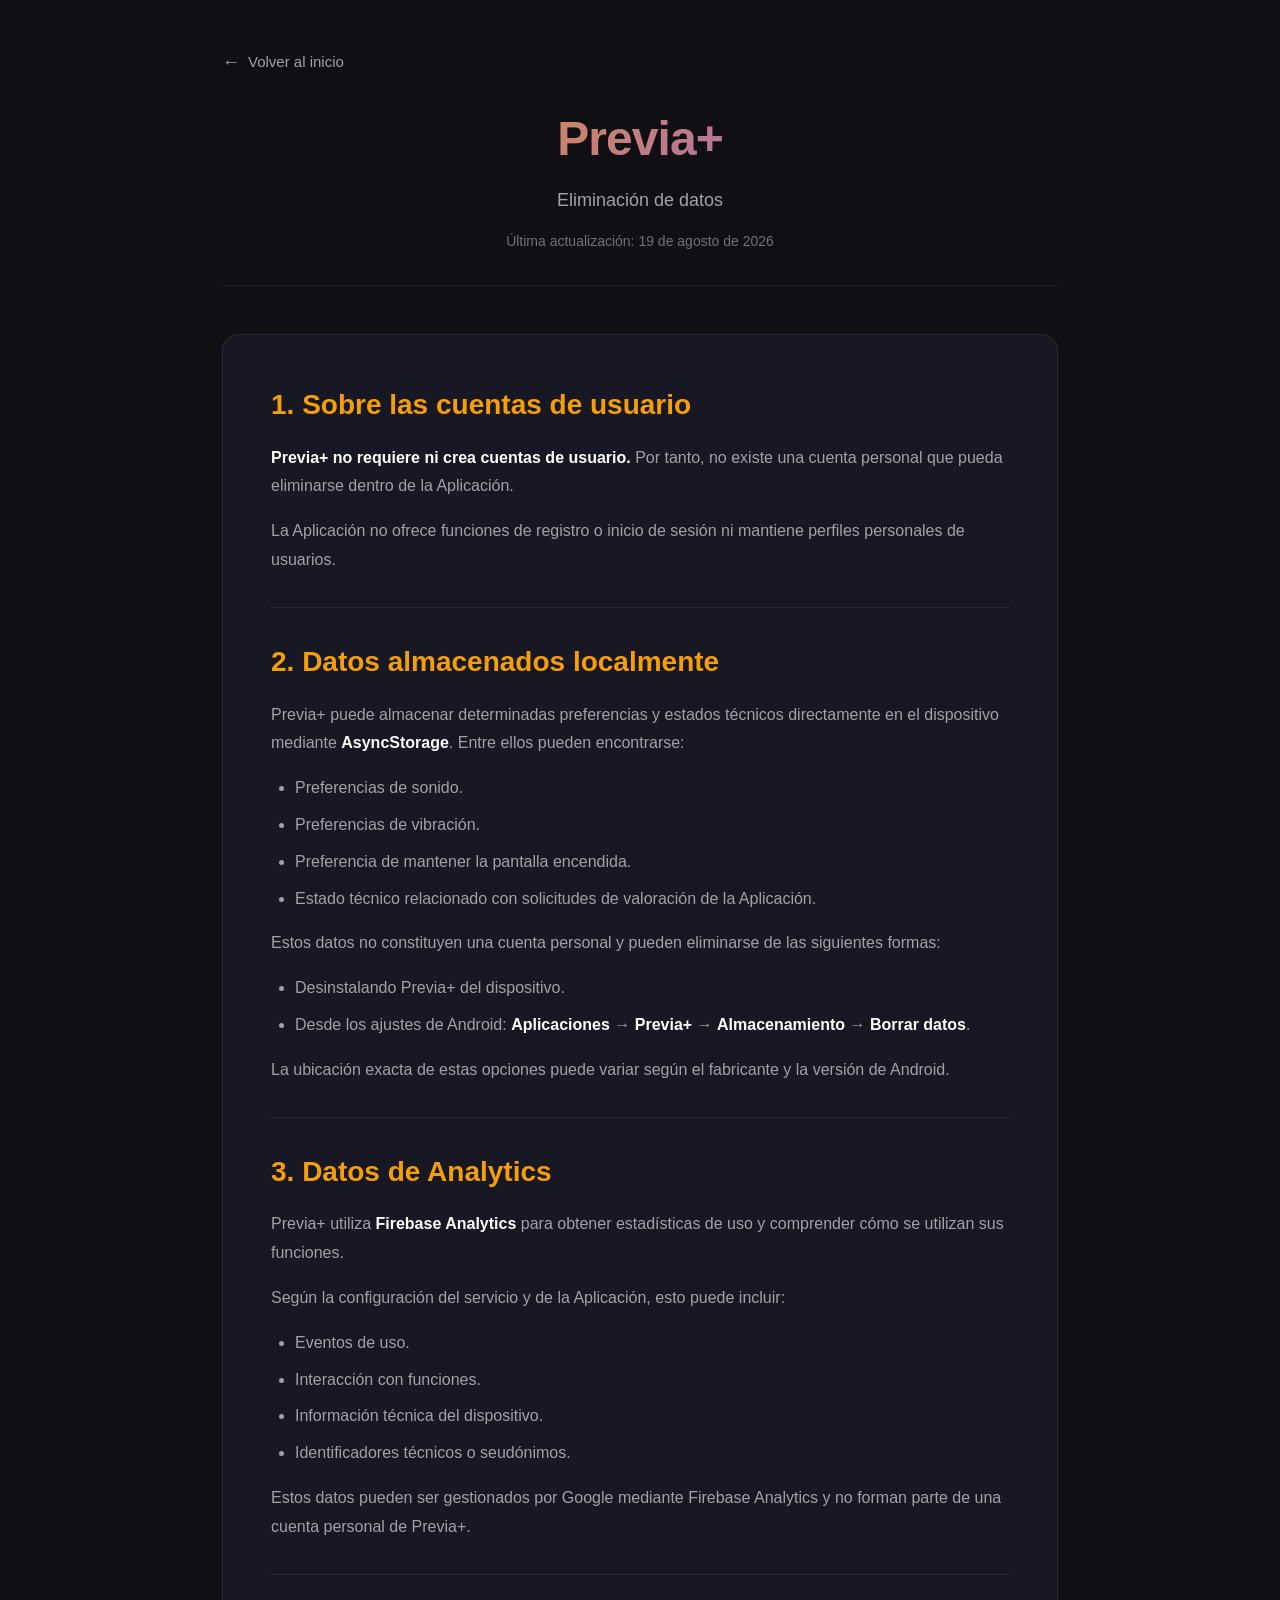
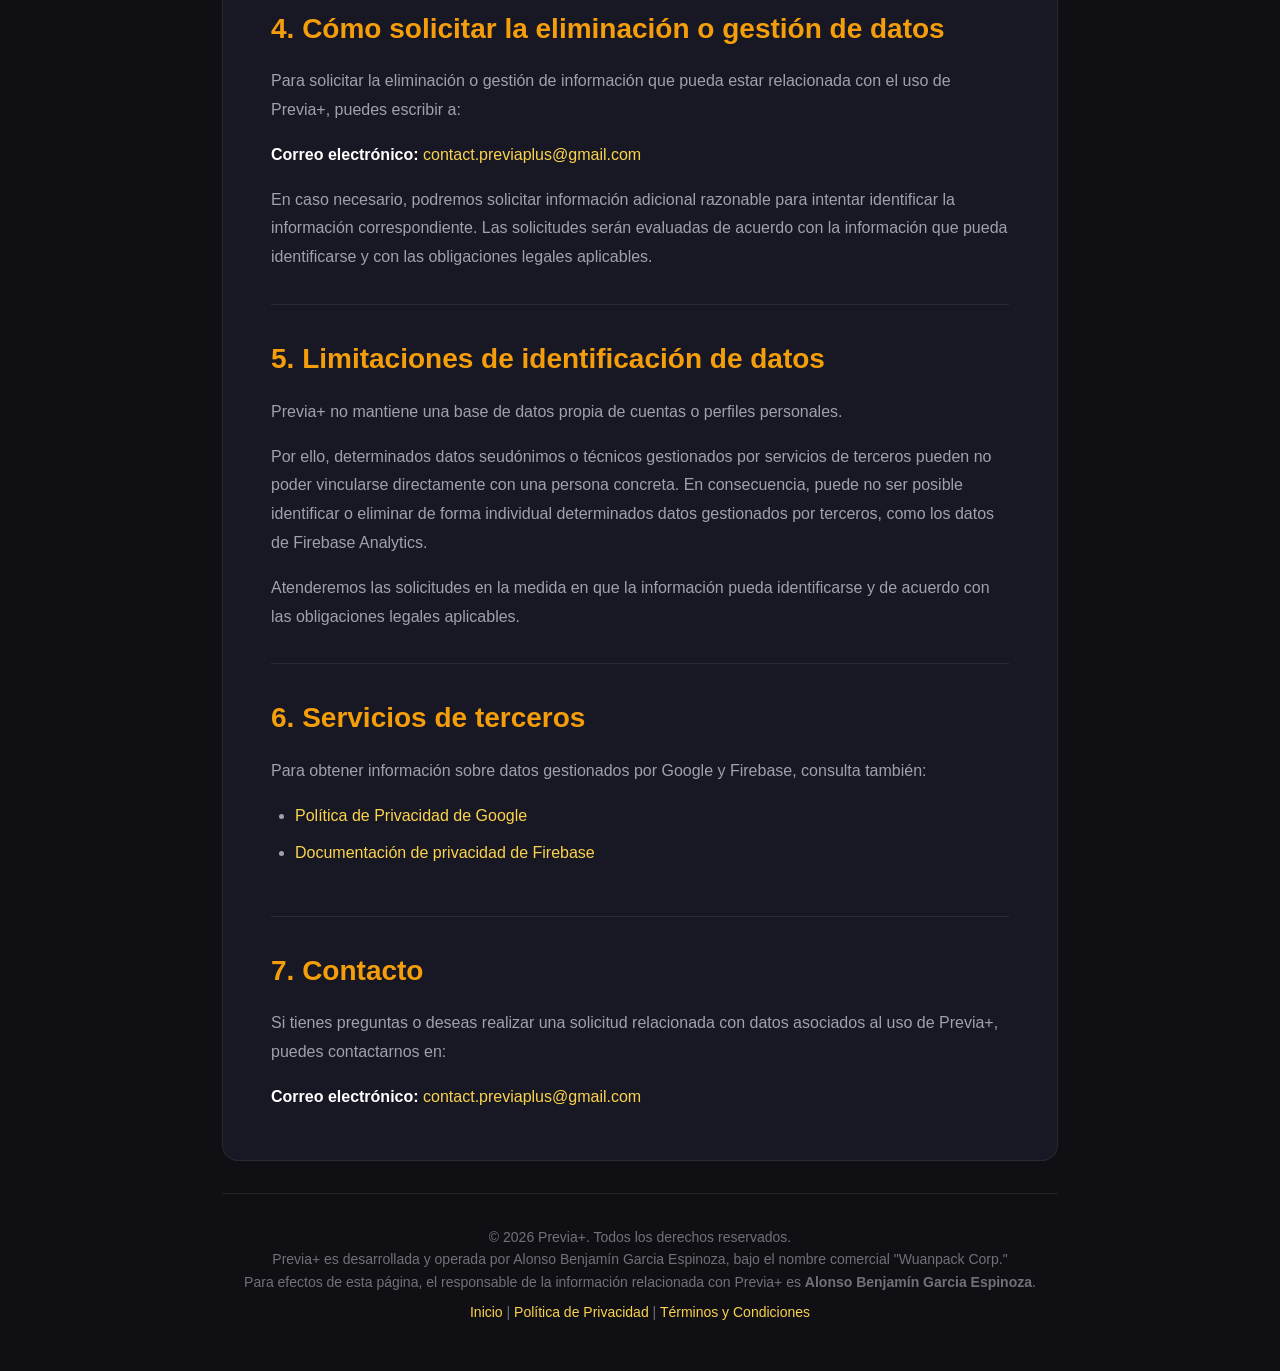
==== data-deletion.html @ 02ad0ce5 "data deletion page" ====
<!doctype html>
<html lang="es">
  <head>
    <meta charset="UTF-8" />
    <meta name="viewport" content="width=device-width, initial-scale=1.0" />

    <meta
      name="description"
      content="Información sobre eliminación de datos y solicitudes de privacidad en Previa+."
    />
    <meta name="theme-color" content="#0F0F14" />
    <meta name="robots" content="index, follow" />

    <title>Eliminación de datos - Previa+</title>

    <link rel="stylesheet" href="style.css" />
  </head>

  <body>
    <div class="container">
      <a href="index.html" class="back-link">Volver al inicio</a>

      <header class="site-header">
        <h1 class="logo">Previa+</h1>

        <p class="subtitle">Eliminación de datos</p>

        <p class="update-date">Última actualización: 19 de agosto de 2026</p>
      </header>

      <main class="main-content">
        <!-- 1. SOBRE LAS CUENTAS DE USUARIO -->

        <section class="section">
          <h2 class="section-title">1. Sobre las cuentas de usuario</h2>

          <div class="section-content">
            <p>
              <strong>Previa+ no requiere ni crea cuentas de usuario.</strong>
              Por tanto, no existe una cuenta personal que pueda eliminarse dentro
              de la Aplicación.
            </p>

            <p>
              La Aplicación no ofrece funciones de registro o inicio de sesión ni
              mantiene perfiles personales de usuarios.
            </p>
          </div>
        </section>

        <!-- 2. DATOS ALMACENADOS LOCALMENTE -->

        <section class="section">
          <h2 class="section-title">2. Datos almacenados localmente</h2>

          <div class="section-content">
            <p>
              Previa+ puede almacenar determinadas preferencias y estados
              técnicos directamente en el dispositivo mediante
              <strong>AsyncStorage</strong>. Entre ellos pueden encontrarse:
            </p>

            <ul>
              <li>Preferencias de sonido.</li>
              <li>Preferencias de vibración.</li>
              <li>Preferencia de mantener la pantalla encendida.</li>
              <li>
                Estado técnico relacionado con solicitudes de valoración de la
                Aplicación.
              </li>
            </ul>

            <p>
              Estos datos no constituyen una cuenta personal y pueden eliminarse
              de las siguientes formas:
            </p>

            <ul>
              <li>Desinstalando Previa+ del dispositivo.</li>
              <li>
                Desde los ajustes de Android: <strong>Aplicaciones</strong> →
                <strong>Previa+</strong> → <strong>Almacenamiento</strong> →
                <strong>Borrar datos</strong>.
              </li>
            </ul>

            <p>
              La ubicación exacta de estas opciones puede variar según el
              fabricante y la versión de Android.
            </p>
          </div>
        </section>

        <!-- 3. DATOS DE ANALYTICS -->

        <section class="section">
          <h2 class="section-title">3. Datos de Analytics</h2>

          <div class="section-content">
            <p>
              Previa+ utiliza <strong>Firebase Analytics</strong> para obtener
              estadísticas de uso y comprender cómo se utilizan sus funciones.
            </p>

            <p>
              Según la configuración del servicio y de la Aplicación, esto puede
              incluir:
            </p>

            <ul>
              <li>Eventos de uso.</li>
              <li>Interacción con funciones.</li>
              <li>Información técnica del dispositivo.</li>
              <li>Identificadores técnicos o seudónimos.</li>
            </ul>

            <p>
              Estos datos pueden ser gestionados por Google mediante Firebase
              Analytics y no forman parte de una cuenta personal de Previa+.
            </p>
          </div>
        </section>

        <!-- 4. SOLICITUD DE ELIMINACIÓN O GESTIÓN -->

        <section class="section">
          <h2 class="section-title">
            4. Cómo solicitar la eliminación o gestión de datos
          </h2>

          <div class="section-content">
            <p>
              Para solicitar la eliminación o gestión de información que pueda
              estar relacionada con el uso de Previa+, puedes escribir a:
            </p>

            <p>
              <strong>Correo electrónico:</strong>
              <a href="mailto:contact.previaplus@gmail.com">
                contact.previaplus@gmail.com
              </a>
            </p>

            <p>
              En caso necesario, podremos solicitar información adicional
              razonable para intentar identificar la información correspondiente.
              Las solicitudes serán evaluadas de acuerdo con la información que
              pueda identificarse y con las obligaciones legales aplicables.
            </p>
          </div>
        </section>

        <!-- 5. LIMITACIONES DE IDENTIFICACIÓN -->

        <section class="section">
          <h2 class="section-title">
            5. Limitaciones de identificación de datos
          </h2>

          <div class="section-content">
            <p>
              Previa+ no mantiene una base de datos propia de cuentas o perfiles
              personales.
            </p>

            <p>
              Por ello, determinados datos seudónimos o técnicos gestionados por
              servicios de terceros pueden no poder vincularse directamente con
              una persona concreta. En consecuencia, puede no ser posible
              identificar o eliminar de forma individual determinados datos
              gestionados por terceros, como los datos de Firebase Analytics.
            </p>

            <p>
              Atenderemos las solicitudes en la medida en que la información
              pueda identificarse y de acuerdo con las obligaciones legales
              aplicables.
            </p>
          </div>
        </section>

        <!-- 6. SERVICIOS DE TERCEROS -->

        <section class="section">
          <h2 class="section-title">6. Servicios de terceros</h2>

          <div class="section-content">
            <p>
              Para obtener información sobre datos gestionados por Google y
              Firebase, consulta también:
            </p>

            <ul>
              <li>
                <a
                  href="https://policies.google.com/privacy"
                  target="_blank"
                  rel="noopener noreferrer"
                >
                  Política de Privacidad de Google
                </a>
              </li>
              <li>
                <a
                  href="https://firebase.google.com/support/privacy"
                  target="_blank"
                  rel="noopener noreferrer"
                >
                  Documentación de privacidad de Firebase
                </a>
              </li>
            </ul>
          </div>
        </section>

        <!-- 7. CONTACTO -->

        <section class="section">
          <h2 class="section-title">7. Contacto</h2>

          <div class="section-content">
            <p>
              Si tienes preguntas o deseas realizar una solicitud relacionada
              con datos asociados al uso de Previa+, puedes contactarnos en:
            </p>

            <p>
              <strong>Correo electrónico:</strong>
              <a href="mailto:contact.previaplus@gmail.com">
                contact.previaplus@gmail.com
              </a>
            </p>
          </div>
        </section>
      </main>

      <footer class="site-footer">
        <p>&copy; 2026 Previa+. Todos los derechos reservados.</p>

        <p>
          Previa+ es desarrollada y operada por Alonso Benjamín Garcia Espinoza,
          bajo el nombre comercial "Wuanpack Corp."
        </p>

        <p>
          Para efectos de esta página, el responsable de la información
          relacionada con Previa+ es
          <strong>Alonso Benjamín Garcia Espinoza</strong>.
        </p>

        <p style="margin-top: 0.5rem">
          <a href="index.html">Inicio</a>
          |
          <a href="privacy-policy.html">Política de Privacidad</a>
          |
          <a href="terms.html">Términos y Condiciones</a>
        </p>
      </footer>
    </div>
  </body>
</html>
---- style.css ----
:root {
  --color-bg: #0F0F14;
  --color-surface: #181824;
  --color-surface-hover: #1F1F2E;
  --color-border: rgba(255, 255, 255, 0.08);
  --color-text-primary: #FFFFFF;
  --color-text-secondary: #A1A1AA;
  --color-text-muted: #71717A;
  --color-brand: #F59E0B;
  --color-brand-light: #FCD34D;
  --color-accent: #8B5CF6;
  --color-accent-light: #C4B5FD;
  --color-success: #10B981;
  --color-error: #EF4444;
  --color-warning: #F59E0B;
  --font-heading: 'Inter', -apple-system, BlinkMacSystemFont, 'Segoe UI', sans-serif;
  --font-body: 'Inter', -apple-system, BlinkMacSystemFont, 'Segoe UI', sans-serif;
  --radius-sm: 8px;
  --radius-md: 12px;
  --radius-lg: 16px;
  --radius-xl: 24px;
  --shadow-sm: 0 2px 8px rgba(0, 0, 0, 0.3);
  --shadow-md: 0 4px 16px rgba(0, 0, 0, 0.4);
  --shadow-lg: 0 8px 32px rgba(0, 0, 0, 0.5);
  --transition-fast: 150ms ease;
  --transition-normal: 250ms ease;
}

* {
  margin: 0;
  padding: 0;
  box-sizing: border-box;
}

html {
  font-size: 16px;
  scroll-behavior: smooth;
}

body {
  font-family: var(--font-body);
  background-color: var(--color-bg);
  color: var(--color-text-primary);
  line-height: 1.6;
  min-height: 100vh;
  -webkit-font-smoothing: antialiased;
  -moz-osx-font-smoothing: grayscale;
}

.container {
  max-width: 900px;
  margin: 0 auto;
  padding: 2rem 1.5rem;
}

@media (min-width: 768px) {
  .container {
    padding: 3rem 2rem;
  }
}

/* Header */
.site-header {
  text-align: center;
  margin-bottom: 3rem;
  padding-bottom: 2rem;
  border-bottom: 1px solid var(--color-border);
}

.logo {
  font-family: var(--font-heading);
  font-size: 2.5rem;
  font-weight: 900;
  background: linear-gradient(135deg, var(--color-brand) 0%, var(--color-accent) 100%);
  -webkit-background-clip: text;
  -webkit-text-fill-color: transparent;
  background-clip: text;
  margin-bottom: 0.5rem;
  letter-spacing: -0.02em;
}

@media (min-width: 768px) {
  .logo {
    font-size: 3rem;
  }
}

.subtitle {
  font-size: 1.125rem;
  color: var(--color-text-secondary);
  margin-bottom: 1rem;
}

.update-date {
  font-size: 0.875rem;
  color: var(--color-text-muted);
}

/* Navigation */
.nav-links {
  display: flex;
  flex-direction: column;
  gap: 1rem;
  margin-top: 2rem;
}

@media (min-width: 480px) {
  .nav-links {
    flex-direction: row;
    justify-content: center;
  }
}

.nav-link {
  display: flex;
  align-items: center;
  justify-content: center;
  padding: 1rem 1.5rem;
  background: var(--color-surface);
  border: 1px solid var(--color-border);
  border-radius: var(--radius-md);
  color: var(--color-text-primary);
  text-decoration: none;
  font-weight: 600;
  font-size: 1rem;
  transition: all var(--transition-normal);
  flex: 1;
  max-width: 300px;
}

.nav-link:hover,
.nav-link:focus {
  background: var(--color-surface-hover);
  border-color: var(--color-brand);
  transform: translateY(-2px);
  box-shadow: var(--shadow-md);
}

.nav-link:active {
  transform: translateY(0);
}

/* Main content */
.main-content {
  background: var(--color-surface);
  border: 1px solid var(--color-border);
  border-radius: var(--radius-lg);
  padding: 2rem;
  margin-bottom: 2rem;
}

@media (min-width: 768px) {
  .main-content {
    padding: 3rem;
  }
}

.page-title {
  font-family: var(--font-heading);
  font-size: 2rem;
  font-weight: 800;
  margin-bottom: 1.5rem;
  color: var(--color-text-primary);
}

@media (min-width: 768px) {
  .page-title {
    font-size: 2.5rem;
  }
}

/* Sections */
.section {
  margin-bottom: 2rem;
  padding-bottom: 2rem;
  border-bottom: 1px solid var(--color-border);
}

.section:last-child {
  border-bottom: none;
  margin-bottom: 0;
  padding-bottom: 0;
}

.section-title {
  font-family: var(--font-heading);
  font-size: 1.5rem;
  font-weight: 700;
  margin-bottom: 1rem;
  color: var(--color-brand);
}

@media (min-width: 768px) {
  .section-title {
    font-size: 1.75rem;
  }
}

.section-content {
  color: var(--color-text-secondary);
  line-height: 1.8;
}

.section-content p {
  margin-bottom: 1rem;
}

.section-content p:last-child {
  margin-bottom: 0;
}

.section-content ul,
.section-content ol {
  margin: 1rem 0;
  padding-left: 1.5rem;
}

.section-content li {
  margin-bottom: 0.5rem;
}

.section-content strong {
  color: var(--color-text-primary);
  font-weight: 600;
}

.section-content a {
  color: var(--color-brand-light);
  text-decoration: none;
  transition: color var(--transition-fast);
}

.section-content a:hover,
.section-content a:focus {
  color: var(--color-brand);
  text-decoration: underline;
}

/* Placeholder styling */
.placeholder {
  background: rgba(245, 158, 11, 0.1);
  border: 1px dashed var(--color-brand);
  border-radius: var(--radius-sm);
  padding: 0.25rem 0.5rem;
  color: var(--color-brand-light);
  font-weight: 600;
  font-size: 0.9em;
}

/* Footer */
.site-footer {
  text-align: center;
  padding-top: 2rem;
  border-top: 1px solid var(--color-border);
  color: var(--color-text-muted);
  font-size: 0.875rem;
}

.site-footer a {
  color: var(--color-brand-light);
  text-decoration: none;
}

.site-footer a:hover {
  text-decoration: underline;
}

/* Back link */
.back-link {
  display: inline-flex;
  align-items: center;
  gap: 0.5rem;
  margin-bottom: 1.5rem;
  color: var(--color-text-secondary);
  text-decoration: none;
  font-size: 0.9375rem;
  transition: color var(--transition-fast);
}

.back-link:hover,
.back-link:focus {
  color: var(--color-brand-light);
}

.back-link::before {
  content: "←";
  font-size: 1.2em;
}

/* Accessibility */
:focus-visible {
  outline: 2px solid var(--color-brand);
  outline-offset: 2px;
}

/* Print styles */
@media print {
  body {
    background: white;
    color: black;
  }

  .site-header,
  .site-footer,
  .back-link,
  .nav-links {
    display: none;
  }

  .main-content {
    background: white;
    border: none;
    padding: 0;
  }

  .section-title {
    color: black;
  }

  .section-content {
    color: black;
  }

  a {
    color: black;
    text-decoration: underline;
  }
}
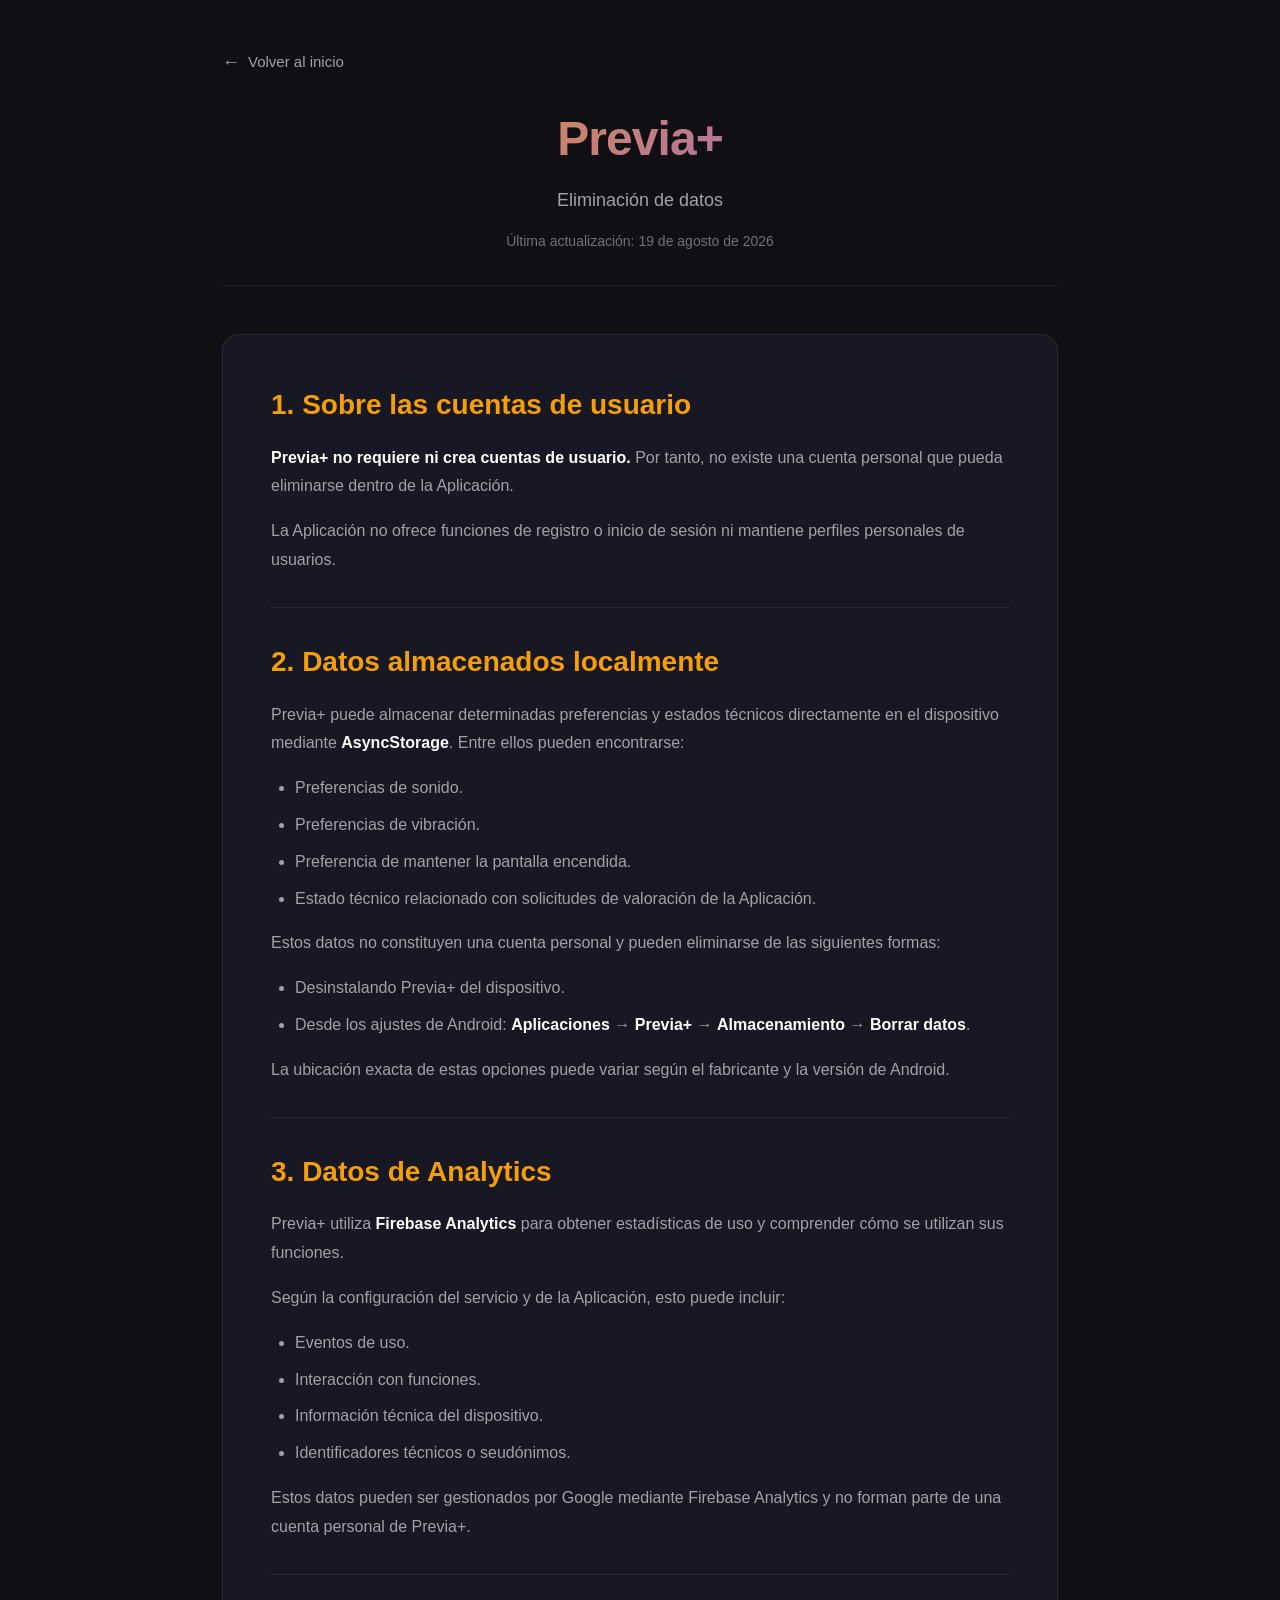
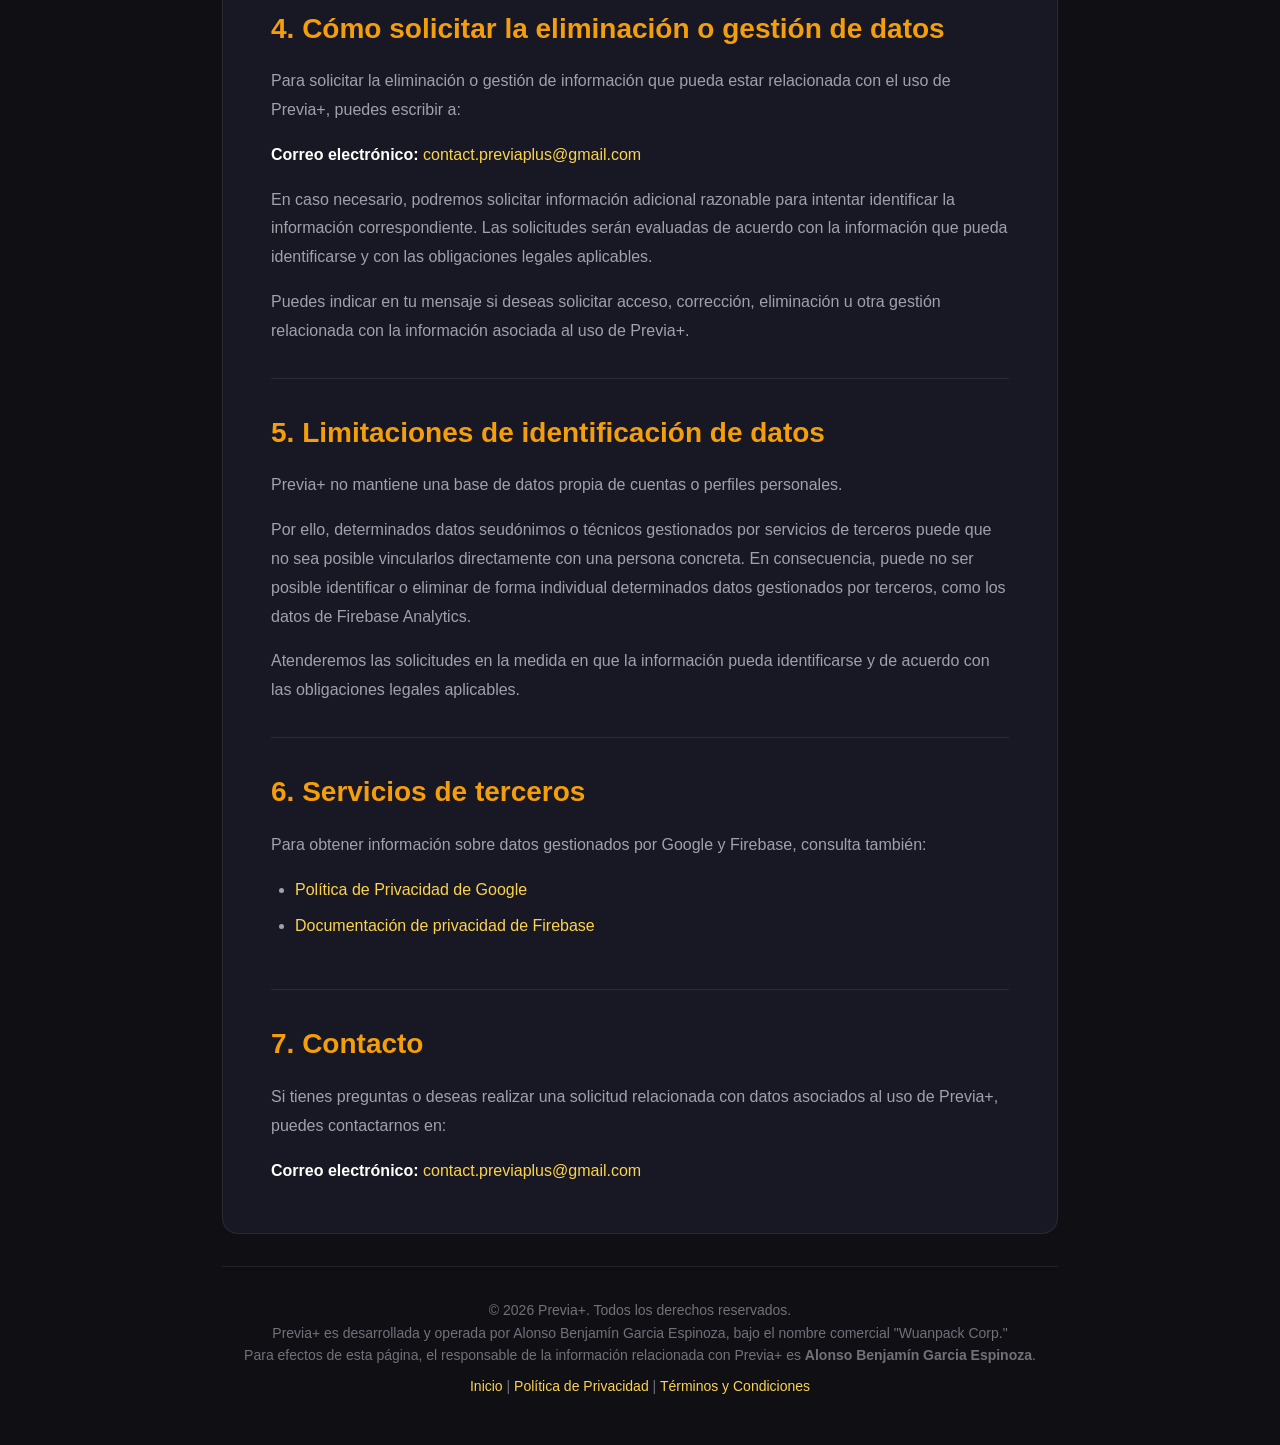
==== commit 65e00288: "data deletion page" ====
--- a/data-deletion.html
+++ b/data-deletion.html
@@ -37,13 +37,13 @@
           <div class="section-content">
             <p>
               <strong>Previa+ no requiere ni crea cuentas de usuario.</strong>
-              Por tanto, no existe una cuenta personal que pueda eliminarse dentro
-              de la Aplicación.
-            </p>
-
-            <p>
-              La Aplicación no ofrece funciones de registro o inicio de sesión ni
-              mantiene perfiles personales de usuarios.
+              Por tanto, no existe una cuenta personal que pueda eliminarse
+              dentro de la Aplicación.
+            </p>
+
+            <p>
+              La Aplicación no ofrece funciones de registro o inicio de sesión
+              ni mantiene perfiles personales de usuarios.
             </p>
           </div>
         </section>
@@ -143,9 +143,15 @@
 
             <p>
               En caso necesario, podremos solicitar información adicional
-              razonable para intentar identificar la información correspondiente.
-              Las solicitudes serán evaluadas de acuerdo con la información que
-              pueda identificarse y con las obligaciones legales aplicables.
+              razonable para intentar identificar la información
+              correspondiente. Las solicitudes serán evaluadas de acuerdo con la
+              información que pueda identificarse y con las obligaciones legales
+              aplicables.
+            </p>
+            <p>
+              Puedes indicar en tu mensaje si deseas solicitar acceso,
+              corrección, eliminación u otra gestión relacionada con la
+              información asociada al uso de Previa+.
             </p>
           </div>
         </section>
@@ -165,10 +171,11 @@
 
             <p>
               Por ello, determinados datos seudónimos o técnicos gestionados por
-              servicios de terceros pueden no poder vincularse directamente con
-              una persona concreta. En consecuencia, puede no ser posible
-              identificar o eliminar de forma individual determinados datos
-              gestionados por terceros, como los datos de Firebase Analytics.
+              servicios de terceros puede que no sea posible vincularlos
+              directamente con una persona concreta. En consecuencia, puede no
+              ser posible identificar o eliminar de forma individual
+              determinados datos gestionados por terceros, como los datos de
+              Firebase Analytics.
             </p>
 
             <p>
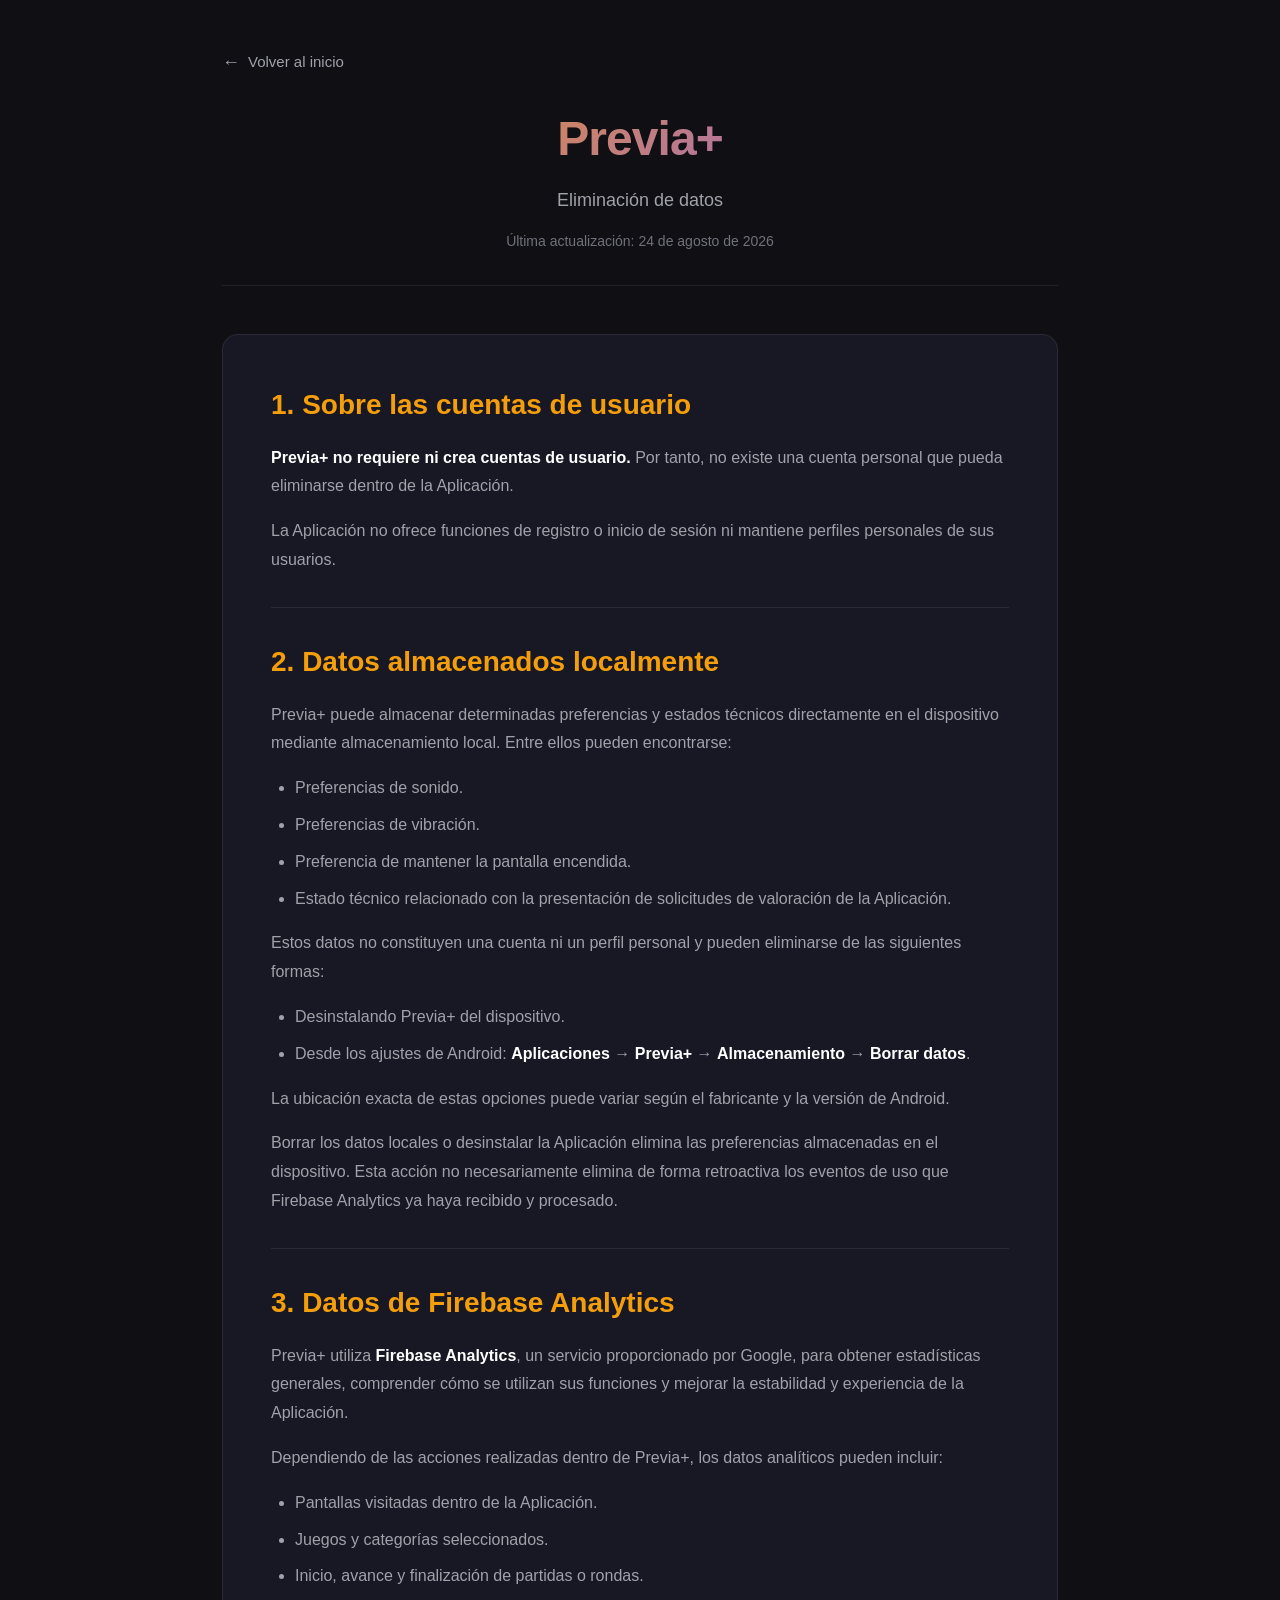
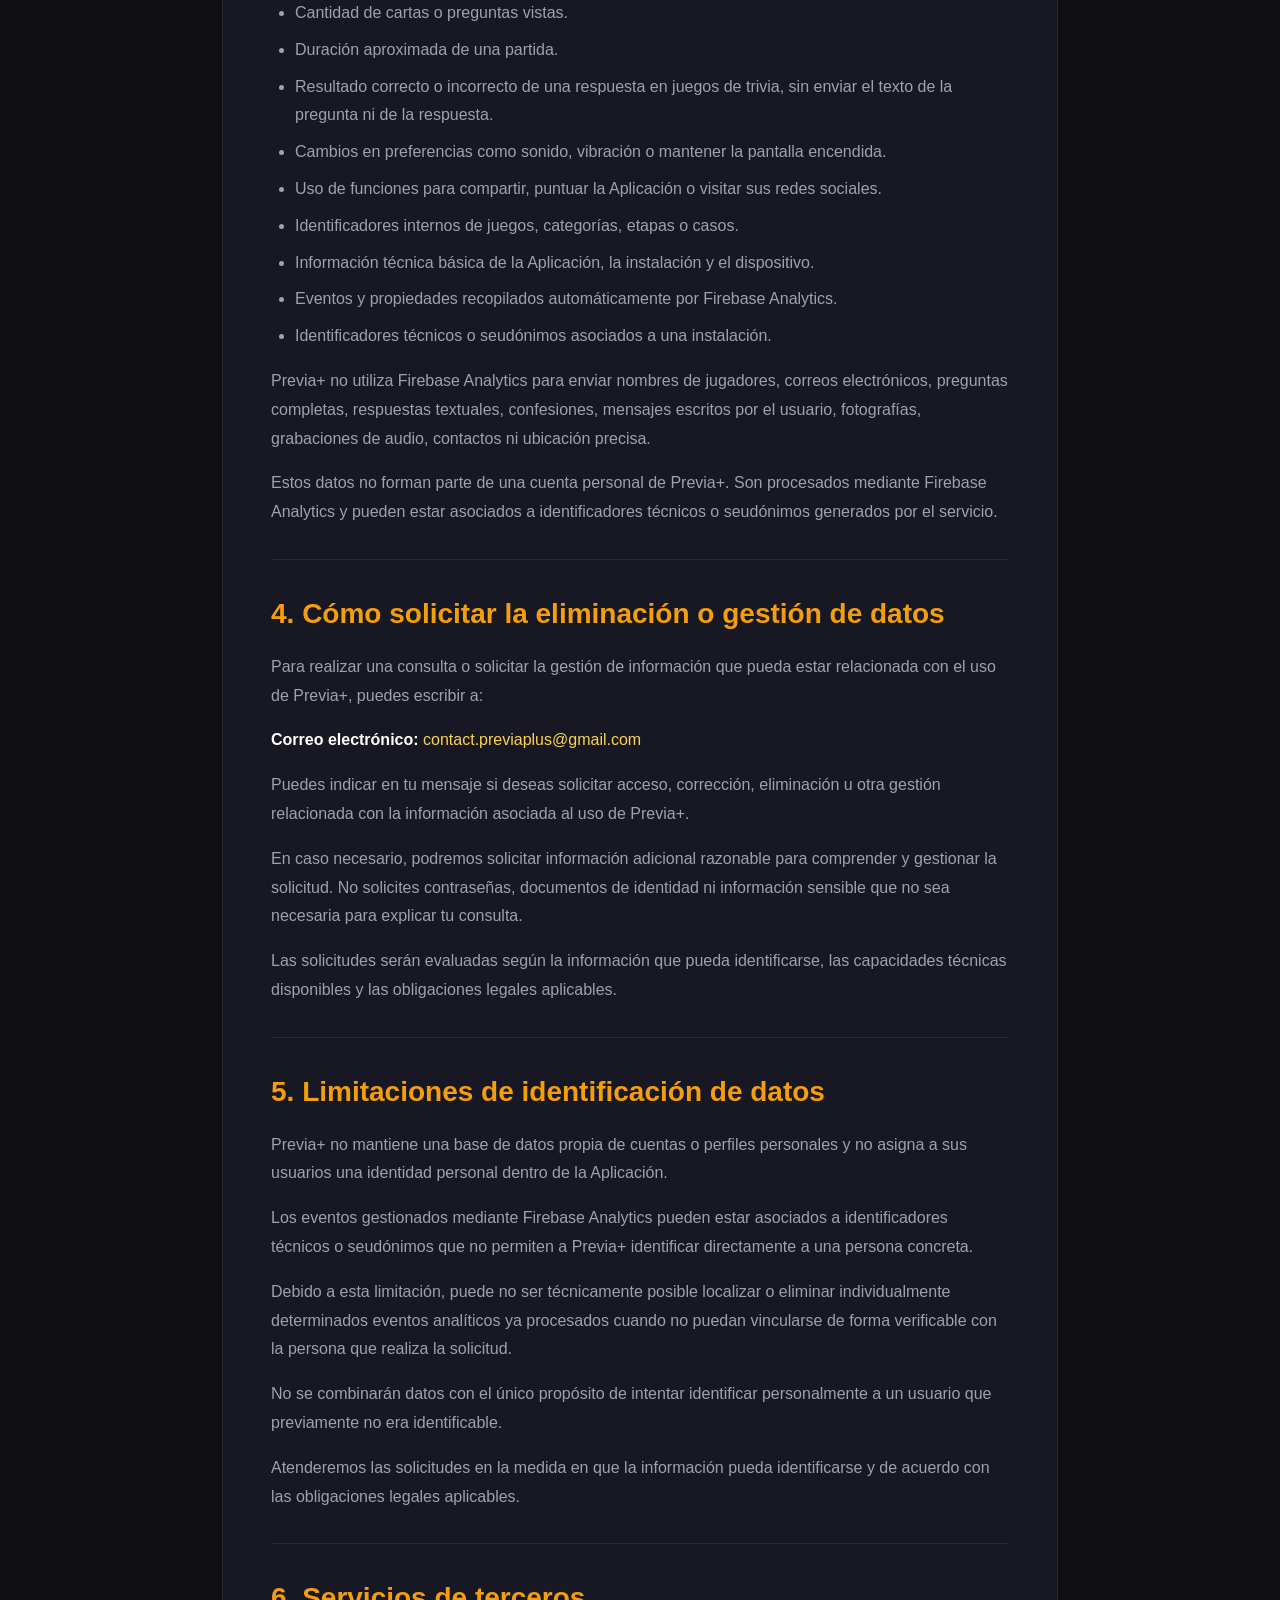
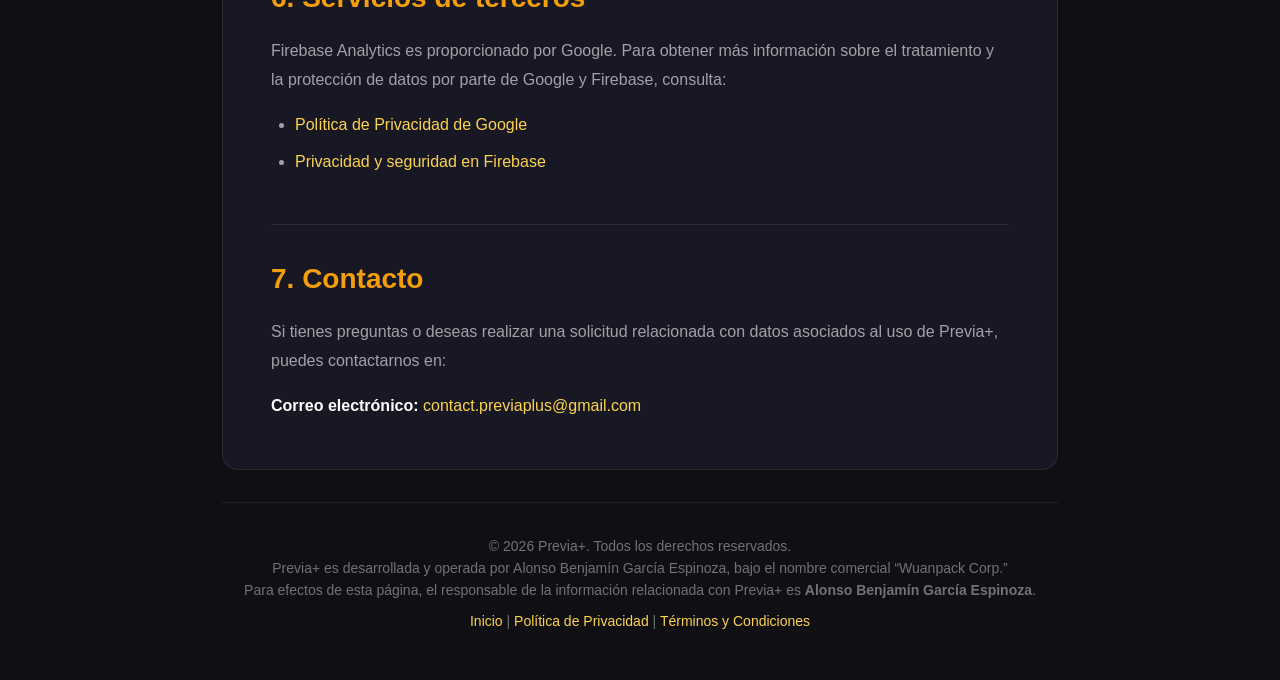
==== commit 69b32040: "parte legal actualizada con respecto a version 1.0.1" ====
--- a/data-deletion.html
+++ b/data-deletion.html
@@ -1,4 +1,5 @@
 <!doctype html>
+
 <html lang="es">
   <head>
     <meta charset="UTF-8" />
@@ -8,6 +9,7 @@
       name="description"
       content="Información sobre eliminación de datos y solicitudes de privacidad en Previa+."
     />
+
     <meta name="theme-color" content="#0F0F14" />
     <meta name="robots" content="index, follow" />
 
@@ -22,15 +24,12 @@
 
       <header class="site-header">
         <h1 class="logo">Previa+</h1>
-
         <p class="subtitle">Eliminación de datos</p>
-
-        <p class="update-date">Última actualización: 19 de agosto de 2026</p>
+        <p class="update-date">Última actualización: 24 de agosto de 2026</p>
       </header>
 
       <main class="main-content">
         <!-- 1. SOBRE LAS CUENTAS DE USUARIO -->
-
         <section class="section">
           <h2 class="section-title">1. Sobre las cuentas de usuario</h2>
 
@@ -43,21 +42,20 @@
 
             <p>
               La Aplicación no ofrece funciones de registro o inicio de sesión
-              ni mantiene perfiles personales de usuarios.
+              ni mantiene perfiles personales de sus usuarios.
             </p>
           </div>
         </section>
 
         <!-- 2. DATOS ALMACENADOS LOCALMENTE -->
-
         <section class="section">
           <h2 class="section-title">2. Datos almacenados localmente</h2>
 
           <div class="section-content">
             <p>
               Previa+ puede almacenar determinadas preferencias y estados
-              técnicos directamente en el dispositivo mediante
-              <strong>AsyncStorage</strong>. Entre ellos pueden encontrarse:
+              técnicos directamente en el dispositivo mediante almacenamiento
+              local. Entre ellos pueden encontrarse:
             </p>
 
             <ul>
@@ -65,22 +63,23 @@
               <li>Preferencias de vibración.</li>
               <li>Preferencia de mantener la pantalla encendida.</li>
               <li>
-                Estado técnico relacionado con solicitudes de valoración de la
-                Aplicación.
+                Estado técnico relacionado con la presentación de solicitudes de
+                valoración de la Aplicación.
               </li>
             </ul>
 
             <p>
-              Estos datos no constituyen una cuenta personal y pueden eliminarse
-              de las siguientes formas:
+              Estos datos no constituyen una cuenta ni un perfil personal y
+              pueden eliminarse de las siguientes formas:
             </p>
 
             <ul>
               <li>Desinstalando Previa+ del dispositivo.</li>
-              <li>
-                Desde los ajustes de Android: <strong>Aplicaciones</strong> →
-                <strong>Previa+</strong> → <strong>Almacenamiento</strong> →
-                <strong>Borrar datos</strong>.
+
+              <li>
+                Desde los ajustes de Android:
+                <strong>Aplicaciones</strong> → <strong>Previa+</strong> →
+                <strong>Almacenamiento</strong> → <strong>Borrar datos</strong>.
               </li>
             </ul>
 
@@ -88,41 +87,91 @@
               La ubicación exacta de estas opciones puede variar según el
               fabricante y la versión de Android.
             </p>
-          </div>
-        </section>
-
-        <!-- 3. DATOS DE ANALYTICS -->
-
-        <section class="section">
-          <h2 class="section-title">3. Datos de Analytics</h2>
-
-          <div class="section-content">
-            <p>
-              Previa+ utiliza <strong>Firebase Analytics</strong> para obtener
-              estadísticas de uso y comprender cómo se utilizan sus funciones.
-            </p>
-
-            <p>
-              Según la configuración del servicio y de la Aplicación, esto puede
-              incluir:
+
+            <p>
+              Borrar los datos locales o desinstalar la Aplicación elimina las
+              preferencias almacenadas en el dispositivo. Esta acción no
+              necesariamente elimina de forma retroactiva los eventos de uso que
+              Firebase Analytics ya haya recibido y procesado.
+            </p>
+          </div>
+        </section>
+
+        <!-- 3. DATOS DE FIREBASE ANALYTICS -->
+        <section class="section">
+          <h2 class="section-title">3. Datos de Firebase Analytics</h2>
+
+          <div class="section-content">
+            <p>
+              Previa+ utiliza <strong>Firebase Analytics</strong>, un servicio
+              proporcionado por Google, para obtener estadísticas generales,
+              comprender cómo se utilizan sus funciones y mejorar la estabilidad
+              y experiencia de la Aplicación.
+            </p>
+
+            <p>
+              Dependiendo de las acciones realizadas dentro de Previa+, los
+              datos analíticos pueden incluir:
             </p>
 
             <ul>
-              <li>Eventos de uso.</li>
-              <li>Interacción con funciones.</li>
-              <li>Información técnica del dispositivo.</li>
-              <li>Identificadores técnicos o seudónimos.</li>
+              <li>Pantallas visitadas dentro de la Aplicación.</li>
+              <li>Juegos y categorías seleccionados.</li>
+              <li>Inicio, avance y finalización de partidas o rondas.</li>
+              <li>Cantidad de cartas o preguntas vistas.</li>
+              <li>Duración aproximada de una partida.</li>
+
+              <li>
+                Resultado correcto o incorrecto de una respuesta en juegos de
+                trivia, sin enviar el texto de la pregunta ni de la respuesta.
+              </li>
+
+              <li>
+                Cambios en preferencias como sonido, vibración o mantener la
+                pantalla encendida.
+              </li>
+
+              <li>
+                Uso de funciones para compartir, puntuar la Aplicación o visitar
+                sus redes sociales.
+              </li>
+
+              <li>
+                Identificadores internos de juegos, categorías, etapas o casos.
+              </li>
+
+              <li>
+                Información técnica básica de la Aplicación, la instalación y el
+                dispositivo.
+              </li>
+
+              <li>
+                Eventos y propiedades recopilados automáticamente por Firebase
+                Analytics.
+              </li>
+
+              <li>
+                Identificadores técnicos o seudónimos asociados a una
+                instalación.
+              </li>
             </ul>
 
             <p>
-              Estos datos pueden ser gestionados por Google mediante Firebase
-              Analytics y no forman parte de una cuenta personal de Previa+.
+              Previa+ no utiliza Firebase Analytics para enviar nombres de
+              jugadores, correos electrónicos, preguntas completas, respuestas
+              textuales, confesiones, mensajes escritos por el usuario,
+              fotografías, grabaciones de audio, contactos ni ubicación precisa.
+            </p>
+
+            <p>
+              Estos datos no forman parte de una cuenta personal de Previa+. Son
+              procesados mediante Firebase Analytics y pueden estar asociados a
+              identificadores técnicos o seudónimos generados por el servicio.
             </p>
           </div>
         </section>
 
         <!-- 4. SOLICITUD DE ELIMINACIÓN O GESTIÓN -->
-
         <section class="section">
           <h2 class="section-title">
             4. Cómo solicitar la eliminación o gestión de datos
@@ -130,34 +179,41 @@
 
           <div class="section-content">
             <p>
-              Para solicitar la eliminación o gestión de información que pueda
-              estar relacionada con el uso de Previa+, puedes escribir a:
+              Para realizar una consulta o solicitar la gestión de información
+              que pueda estar relacionada con el uso de Previa+, puedes escribir
+              a:
             </p>
 
             <p>
               <strong>Correo electrónico:</strong>
+
               <a href="mailto:contact.previaplus@gmail.com">
                 contact.previaplus@gmail.com
               </a>
             </p>
 
             <p>
-              En caso necesario, podremos solicitar información adicional
-              razonable para intentar identificar la información
-              correspondiente. Las solicitudes serán evaluadas de acuerdo con la
-              información que pueda identificarse y con las obligaciones legales
-              aplicables.
-            </p>
-            <p>
               Puedes indicar en tu mensaje si deseas solicitar acceso,
               corrección, eliminación u otra gestión relacionada con la
               información asociada al uso de Previa+.
             </p>
+
+            <p>
+              En caso necesario, podremos solicitar información adicional
+              razonable para comprender y gestionar la solicitud. No solicites
+              contraseñas, documentos de identidad ni información sensible que
+              no sea necesaria para explicar tu consulta.
+            </p>
+
+            <p>
+              Las solicitudes serán evaluadas según la información que pueda
+              identificarse, las capacidades técnicas disponibles y las
+              obligaciones legales aplicables.
+            </p>
           </div>
         </section>
 
         <!-- 5. LIMITACIONES DE IDENTIFICACIÓN -->
-
         <section class="section">
           <h2 class="section-title">
             5. Limitaciones de identificación de datos
@@ -166,16 +222,27 @@
           <div class="section-content">
             <p>
               Previa+ no mantiene una base de datos propia de cuentas o perfiles
-              personales.
-            </p>
-
-            <p>
-              Por ello, determinados datos seudónimos o técnicos gestionados por
-              servicios de terceros puede que no sea posible vincularlos
-              directamente con una persona concreta. En consecuencia, puede no
-              ser posible identificar o eliminar de forma individual
-              determinados datos gestionados por terceros, como los datos de
-              Firebase Analytics.
+              personales y no asigna a sus usuarios una identidad personal
+              dentro de la Aplicación.
+            </p>
+
+            <p>
+              Los eventos gestionados mediante Firebase Analytics pueden estar
+              asociados a identificadores técnicos o seudónimos que no permiten
+              a Previa+ identificar directamente a una persona concreta.
+            </p>
+
+            <p>
+              Debido a esta limitación, puede no ser técnicamente posible
+              localizar o eliminar individualmente determinados eventos
+              analíticos ya procesados cuando no puedan vincularse de forma
+              verificable con la persona que realiza la solicitud.
+            </p>
+
+            <p>
+              No se combinarán datos con el único propósito de intentar
+              identificar personalmente a un usuario que previamente no era
+              identificable.
             </p>
 
             <p>
@@ -187,14 +254,14 @@
         </section>
 
         <!-- 6. SERVICIOS DE TERCEROS -->
-
         <section class="section">
           <h2 class="section-title">6. Servicios de terceros</h2>
 
           <div class="section-content">
             <p>
-              Para obtener información sobre datos gestionados por Google y
-              Firebase, consulta también:
+              Firebase Analytics es proporcionado por Google. Para obtener más
+              información sobre el tratamiento y la protección de datos por
+              parte de Google y Firebase, consulta:
             </p>
 
             <ul>
@@ -207,13 +274,14 @@
                   Política de Privacidad de Google
                 </a>
               </li>
+
               <li>
                 <a
                   href="https://firebase.google.com/support/privacy"
                   target="_blank"
                   rel="noopener noreferrer"
                 >
-                  Documentación de privacidad de Firebase
+                  Privacidad y seguridad en Firebase
                 </a>
               </li>
             </ul>
@@ -221,7 +289,6 @@
         </section>
 
         <!-- 7. CONTACTO -->
-
         <section class="section">
           <h2 class="section-title">7. Contacto</h2>
 
@@ -233,6 +300,7 @@
 
             <p>
               <strong>Correo electrónico:</strong>
+
               <a href="mailto:contact.previaplus@gmail.com">
                 contact.previaplus@gmail.com
               </a>
@@ -245,14 +313,14 @@
         <p>&copy; 2026 Previa+. Todos los derechos reservados.</p>
 
         <p>
-          Previa+ es desarrollada y operada por Alonso Benjamín Garcia Espinoza,
-          bajo el nombre comercial "Wuanpack Corp."
+          Previa+ es desarrollada y operada por Alonso Benjamín García Espinoza,
+          bajo el nombre comercial “Wuanpack Corp.”
         </p>
 
         <p>
           Para efectos de esta página, el responsable de la información
           relacionada con Previa+ es
-          <strong>Alonso Benjamín Garcia Espinoza</strong>.
+          <strong>Alonso Benjamín García Espinoza</strong>.
         </p>
 
         <p style="margin-top: 0.5rem">
